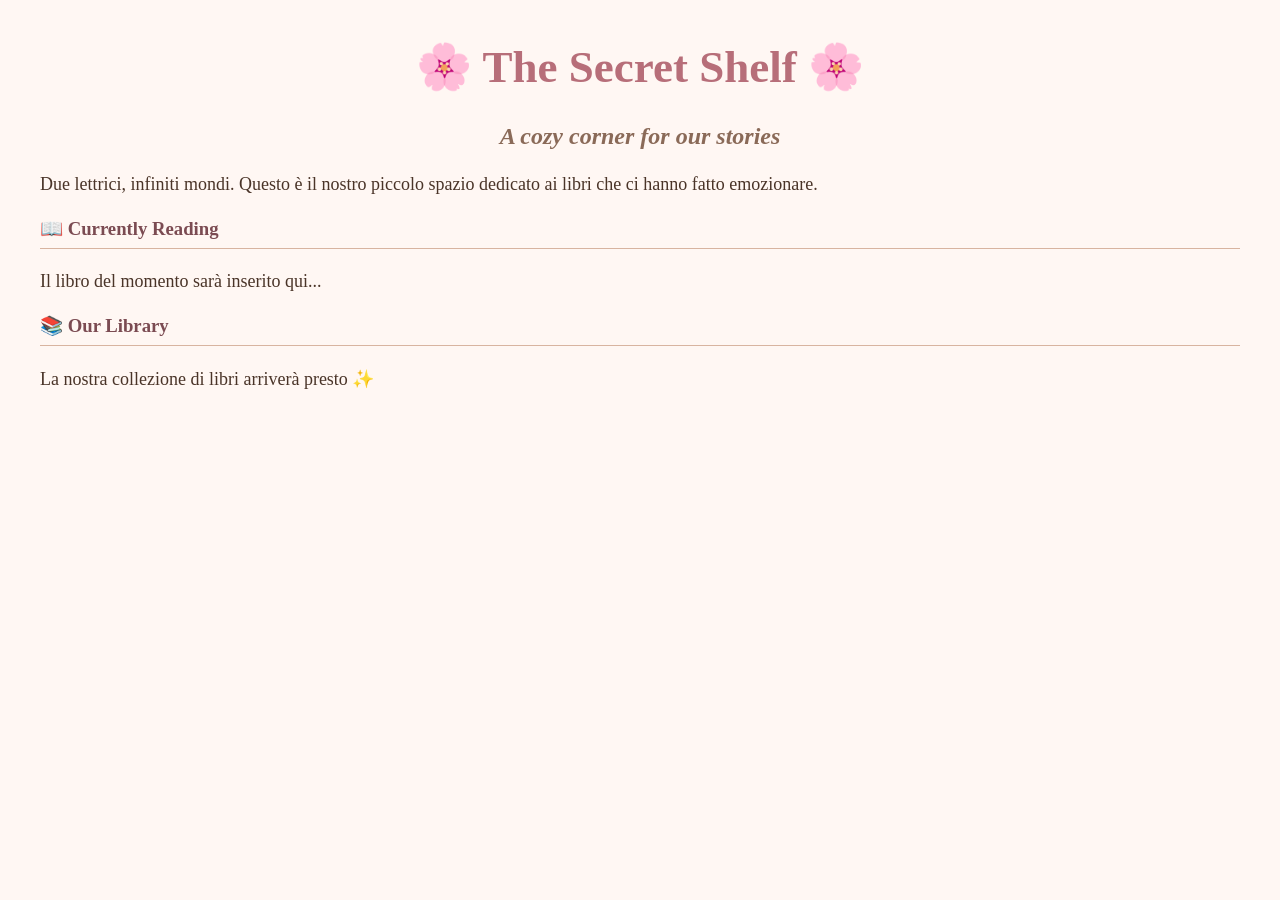
==== index.html @ 2f590b5c "Fix title formatting in index.html" ====
<!DOCTYPE html>
<html lang="it">

<head>
    <meta charset="UTF-8">
    <meta name="viewport" content="width=device-width, initial-scale=1.0">
    <title>The Secret Shelf 📚🌸</title> 
    <link rel="stylesheet" href="style.css">
</head>

<body>

    <h1>🌸 The Secret Shelf 🌸</h1>

    <h2>A cozy corner for our stories</h2>

    <p>
        Due lettrici, infiniti mondi.
        Questo è il nostro piccolo spazio dedicato ai libri che ci hanno fatto emozionare.
    </p>

    <h3>📖 Currently Reading</h3>

    <p>
        Il libro del momento sarà inserito qui...
    </p>

    <h3>📚 Our Library</h3>

    <p>
        La nostra collezione di libri arriverà presto ✨
    </p>

</body>

</html>
---- style.css ----
body {
    background-color: #fff7f3;
    color: #4a3428;
    font-family: Georgia, serif;
    margin: 40px;
}

h1 {
    color: #b76e79;
    text-align: center;
    font-size: 45px;
}

h2 {
    color: #8a6a58;
    text-align: center;
    font-style: italic;
}

h3 {
    color: #7b4b52;
    border-bottom: 1px solid #d8b4a0;
    padding-bottom: 8px;
}

p {
    font-size: 18px;
    line-height: 1.6;
}
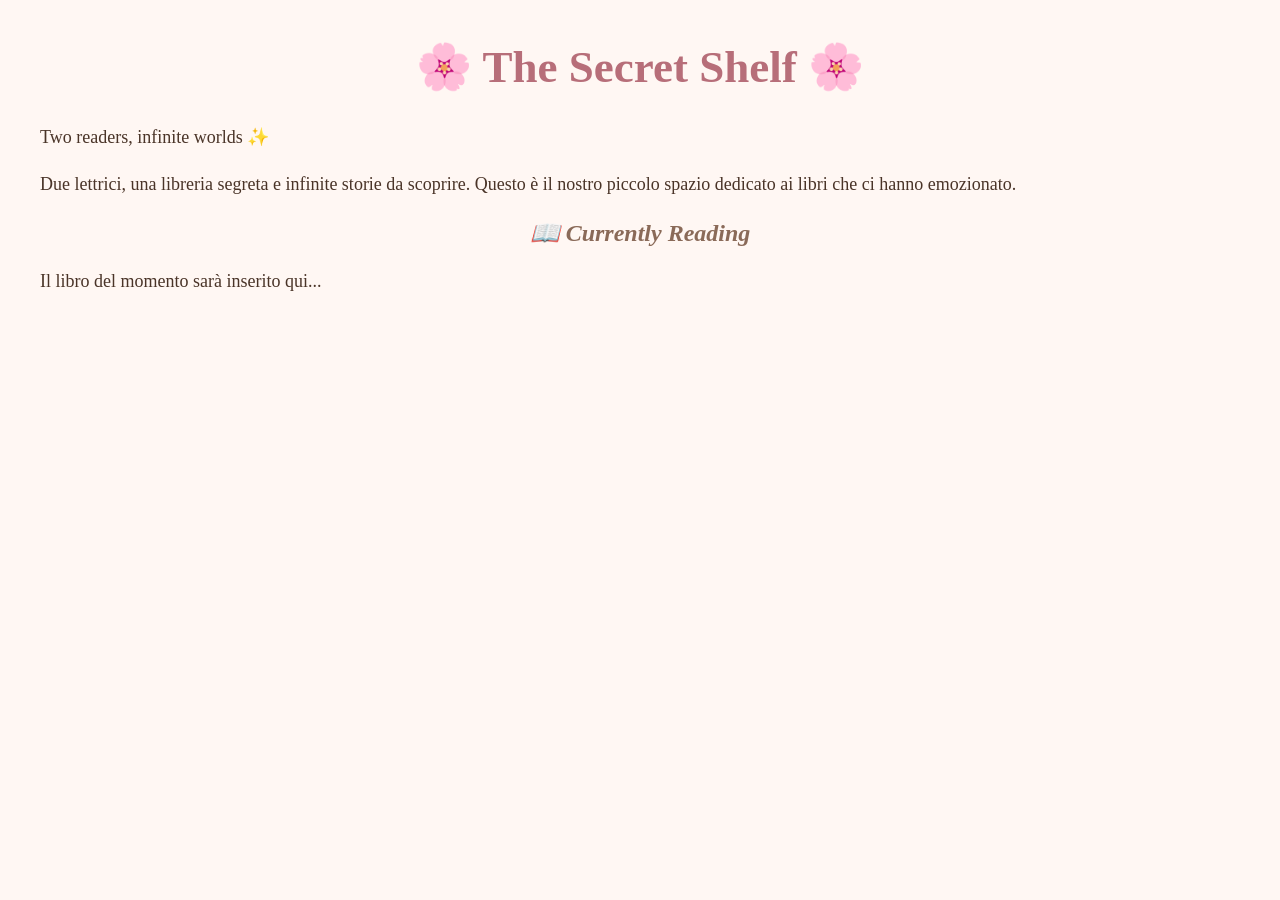
==== commit 0393f0cb: "Revise index.html structure and content Refactor HTML structure and update content for clarity." ====
--- a/index.html
+++ b/index.html
@@ -4,33 +4,37 @@
 <head>
     <meta charset="UTF-8">
     <meta name="viewport" content="width=device-width, initial-scale=1.0">
-    <title>The Secret Shelf 📚🌸</title> 
+    <title>The Secret Shelf</title>
     <link rel="stylesheet" href="style.css">
 </head>
 
 <body>
 
-    <h1>🌸 The Secret Shelf 🌸</h1>
+    <header>
+        <h1>🌸 The Secret Shelf 🌸</h1>
+        <p>Two readers, infinite worlds ✨</p>
+    </header>
 
-    <h2>A cozy corner for our stories</h2>
+    <main>
 
-    <p>
-        Due lettrici, infiniti mondi.
-        Questo è il nostro piccolo spazio dedicato ai libri che ci hanno fatto emozionare.
-    </p>
+        <section>
+            <p>
+                Due lettrici, una libreria segreta e infinite storie da scoprire.
+                Questo è il nostro piccolo spazio dedicato ai libri che ci hanno emozionato.
+            </p>
+        </section>
 
-    <h3>📖 Currently Reading</h3>
+        <section>
+            <h2>📖 Currently Reading</h2>
 
-    <p>
-        Il libro del momento sarà inserito qui...
-    </p>
+            <p>
+                Il libro del momento sarà inserito qui...
+            </p>
+        </section>
 
-    <h3>📚 Our Library</h3>
-
-    <p>
-        La nostra collezione di libri arriverà presto ✨
-    </p>
+    </main>
 
 </body>
 
 </html>
+
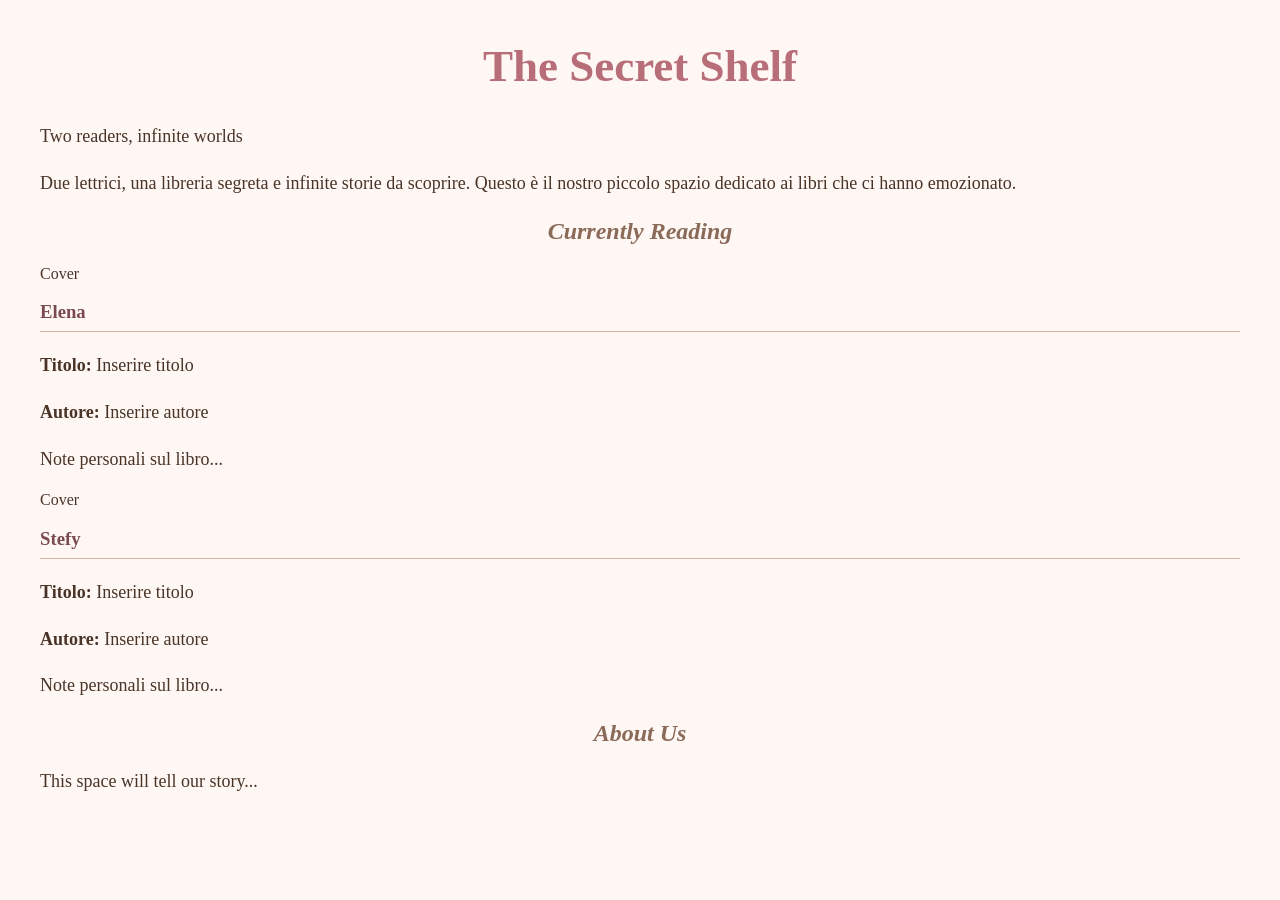
==== commit d2bb286c: "Refactor HTML structure and add classes" ====
--- a/index.html
+++ b/index.html
@@ -10,29 +10,80 @@
 
 <body>
 
-    <header>
-        <h1>🌸 The Secret Shelf 🌸</h1>
-        <p>Two readers, infinite worlds ✨</p>
+    <header class="hero">
+        <h1>The Secret Shelf</h1>
+        <p class="subtitle">Two readers, infinite worlds</p>
     </header>
+
 
     <main>
 
-        <section>
+        <section class="intro card">
             <p>
                 Due lettrici, una libreria segreta e infinite storie da scoprire.
                 Questo è il nostro piccolo spazio dedicato ai libri che ci hanno emozionato.
             </p>
         </section>
 
-        <section>
-            <h2>📖 Currently Reading</h2>
 
-            <p>
-                Il libro del momento sarà inserito qui...
-            </p>
+        <section class="currently-reading">
+            <h2>Currently Reading</h2>
+
+            <div class="reading-container">
+
+                <div class="book-card">
+
+                    <div class="cover-placeholder">
+                        Cover
+                    </div>
+
+                    <h3>Elena</h3>
+
+                    <p><strong>Titolo:</strong> Inserire titolo</p>
+                    <p><strong>Autore:</strong> Inserire autore</p>
+
+                    <p class="notes">
+                        Note personali sul libro...
+                    </p>
+
+                </div>
+
+
+                <div class="book-card">
+
+                    <div class="cover-placeholder">
+                        Cover
+                    </div>
+
+                    <h3>Stefy</h3>
+
+                    <p><strong>Titolo:</strong> Inserire titolo</p>
+                    <p><strong>Autore:</strong> Inserire autore</p>
+
+                    <p class="notes">
+                        Note personali sul libro...
+                    </p>
+
+                </div>
+
+            </div>
+
         </section>
 
+
+        <section class="about card">
+
+            <h2>About Us</h2>
+
+            <p class="empty-space">
+                This space will tell our story...
+            </p>
+
+        </section>
+
+
     </main>
+
 
 </body>
 
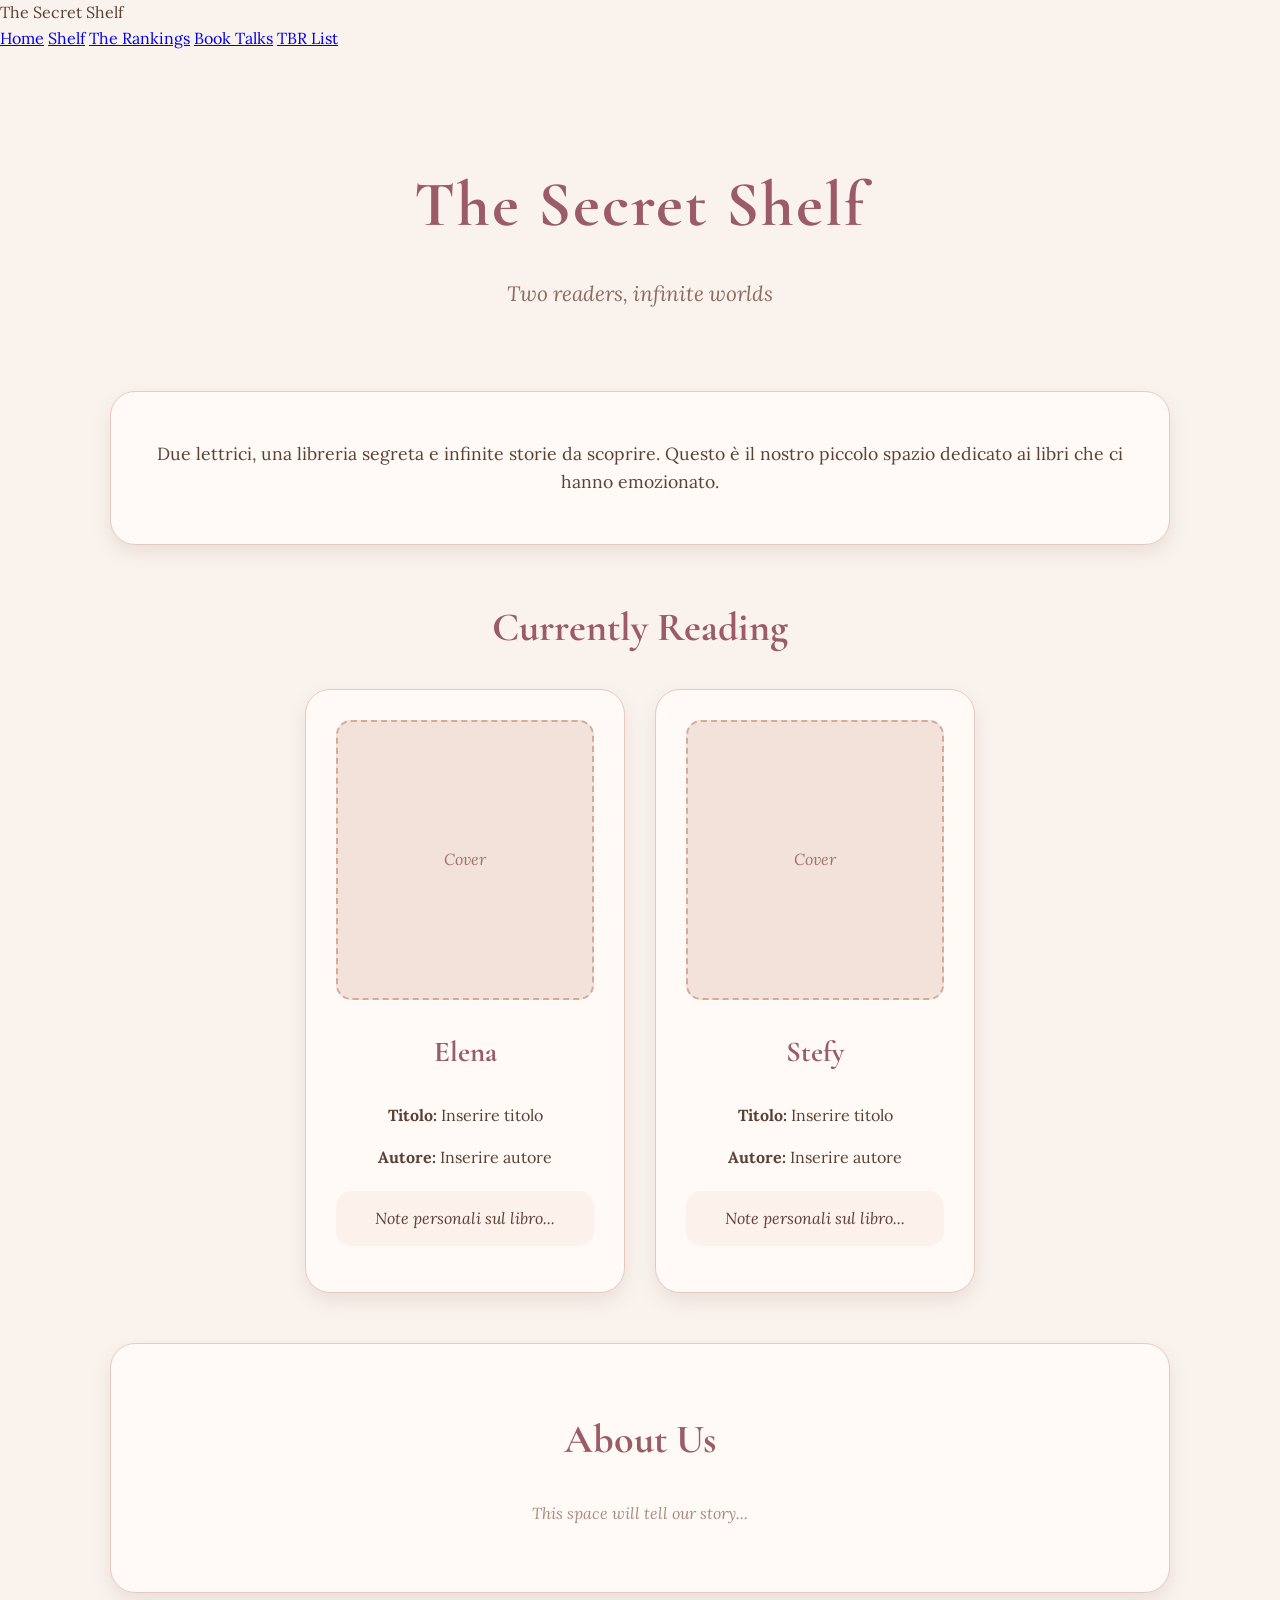
==== commit e52c281a: "Add navigation bar to index.html" ====
--- a/index.html
+++ b/index.html
@@ -9,6 +9,21 @@
 </head>
 
 <body>
+    <nav class="navbar">
+
+    <div class="logo">
+        The Secret Shelf
+    </div>
+
+    <div class="menu">
+        <a href="#">Home</a>
+        <a href="#">Shelf</a>
+        <a href="#">The Rankings</a>
+        <a href="#">Book Talks</a>
+        <a href="#">TBR List</a>
+    </div>
+
+</nav>
 
     <header class="hero">
         <h1>The Secret Shelf</h1>
--- a/style.css
+++ b/style.css
@@ -1,29 +1,171 @@
-body {
-    background-color: #fff7f3;
-    color: #4a3428;
-    font-family: Georgia, serif;
-    margin: 40px;
+/* THE SECRET SHELF - Main Style */
+
+@import url('https://fonts.googleapis.com/css2?family=Cormorant+Garamond:wght@500;600;700&family=Lora:wght@400;500&display=swap');
+
+
+* {
+    box-sizing: border-box;
 }
 
-h1 {
-    color: #b76e79;
-    text-align: center;
-    font-size: 45px;
+
+body {
+    margin: 0;
+    padding: 0;
+    background-color: #faf3ed;
+    color: #5b4038;
+    font-family: 'Lora', serif;
+    line-height: 1.6;
 }
 
+
+/* Titolo principale */
+
+.hero {
+    text-align: center;
+    padding: 60px 20px 40px;
+}
+
+
+.hero h1 {
+    font-family: 'Cormorant Garamond', serif;
+    font-size: 4rem;
+    color: #9b5c68;
+    margin-bottom: 10px;
+    letter-spacing: 2px;
+}
+
+
+.subtitle {
+    font-size: 1.3rem;
+    font-style: italic;
+    color: #8b6b62;
+}
+
+
+
+/* Contenitore generale */
+
+main {
+    max-width: 1100px;
+    margin: auto;
+    padding: 20px;
+}
+
+
+/* Card generali */
+
+.card,
+.book-card {
+    background-color: #fffaf6;
+    border: 1px solid #e6c9c1;
+    border-radius: 25px;
+    padding: 30px;
+    box-shadow: 0 8px 20px rgba(120, 80, 70, 0.12);
+}
+
+
+/* Introduzione */
+
+.intro {
+    text-align: center;
+    margin-bottom: 50px;
+    font-size: 1.1rem;
+}
+
+
+
+/* Titoli sezioni */
+
 h2 {
-    color: #8a6a58;
+    font-family: 'Cormorant Garamond', serif;
     text-align: center;
+    color: #9b5c68;
+    font-size: 2.5rem;
+    margin-bottom: 30px;
+}
+
+
+
+/* Currently Reading */
+
+.reading-container {
+    display: flex;
+    gap: 30px;
+    justify-content: center;
+    flex-wrap: wrap;
+}
+
+
+.book-card {
+    width: 320px;
+    text-align: center;
+}
+
+
+.book-card h3 {
+    font-family: 'Cormorant Garamond', serif;
+    color: #9b5c68;
+    font-size: 1.8rem;
+}
+
+
+/* Spazio copertina */
+
+.cover-placeholder {
+    height: 280px;
+    background-color: #f3e2da;
+    border: 2px dashed #d5a9a0;
+    border-radius: 15px;
+
+    display: flex;
+    align-items: center;
+    justify-content: center;
+
+    color: #9b756c;
+    font-style: italic;
+
+    margin-bottom: 20px;
+}
+
+
+/* Note libro */
+
+.notes {
+    margin-top: 20px;
+    padding: 15px;
+    background-color: #fdf1eb;
+    border-radius: 15px;
     font-style: italic;
 }
 
-h3 {
-    color: #7b4b52;
-    border-bottom: 1px solid #d8b4a0;
-    padding-bottom: 8px;
+
+
+/* About Us */
+
+.about {
+    margin-top: 50px;
+    min-height: 250px;
+    text-align: center;
 }
 
-p {
-    font-size: 18px;
-    line-height: 1.6;
+
+.empty-space {
+    color: #a88b82;
+    font-style: italic;
 }
+
+
+
+/* Mobile */
+
+@media (max-width: 700px) {
+
+    .hero h1 {
+        font-size: 3rem;
+    }
+
+    .book-card {
+        width: 100%;
+    }
+
+}
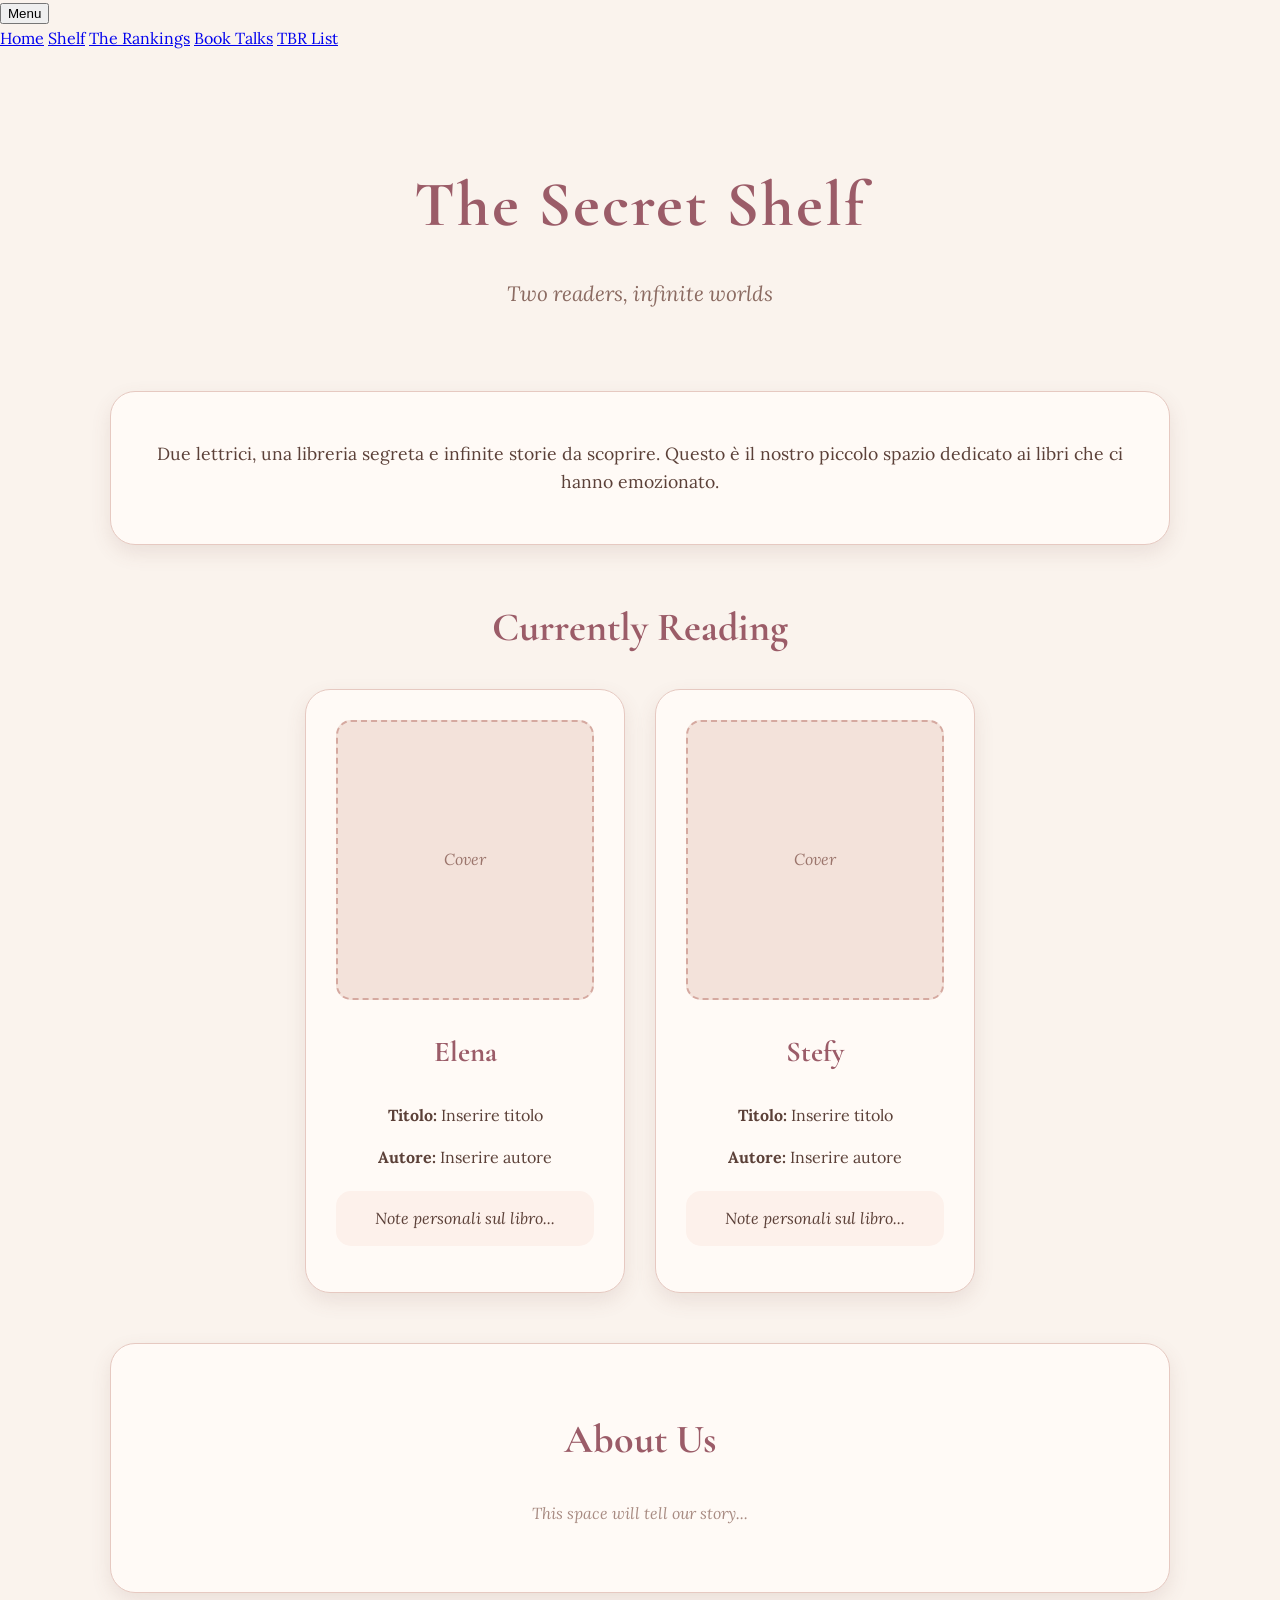
==== commit 0d3b8039: "Update index.html" ====
--- a/index.html
+++ b/index.html
@@ -9,13 +9,13 @@
 </head>
 
 <body>
-    <nav class="navbar">
+    <nav class="dropdown-menu">
 
-    <div class="logo">
-        The Secret Shelf
-    </div>
+    <button class="menu-button">
+        Menu
+    </button>
 
-    <div class="menu">
+    <div class="dropdown-content">
         <a href="#">Home</a>
         <a href="#">Shelf</a>
         <a href="#">The Rankings</a>
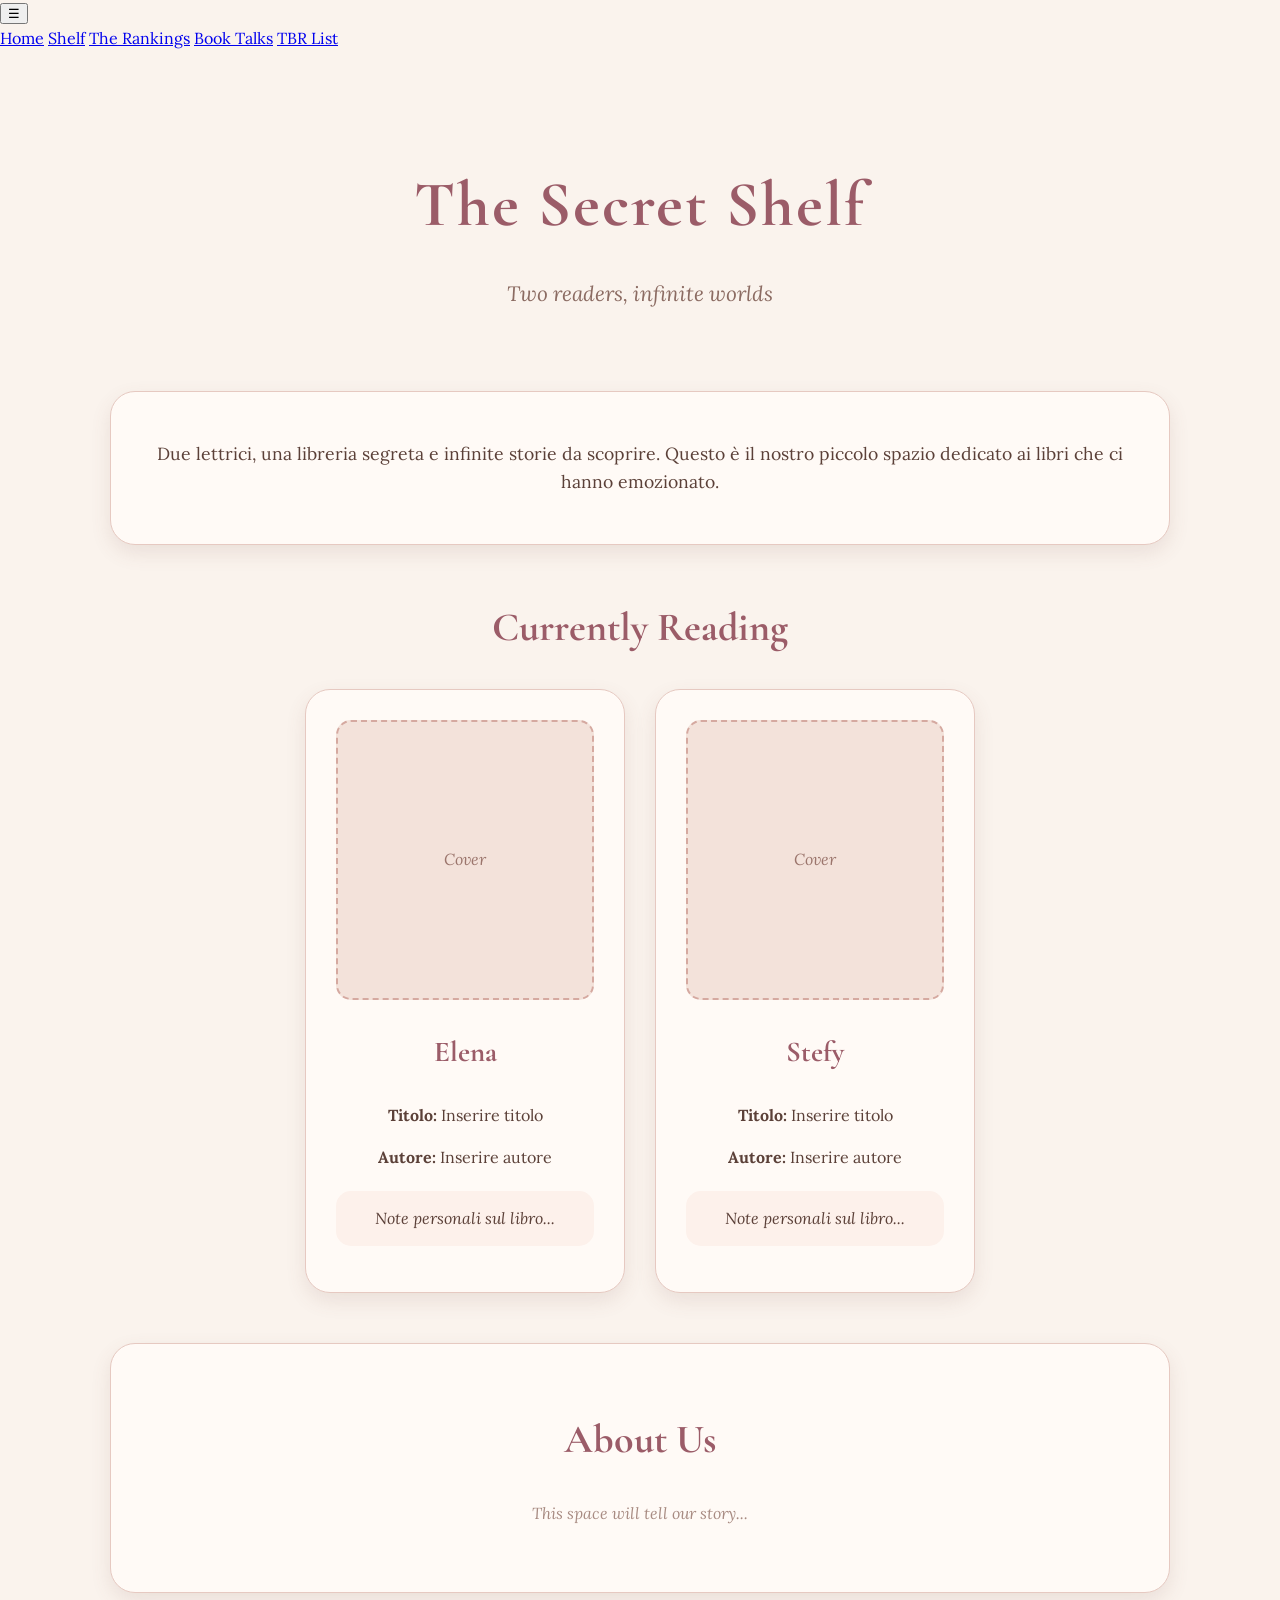
==== commit 6cd6d572: "Update menu button text to hamburger icon" ====
--- a/index.html
+++ b/index.html
@@ -11,9 +11,9 @@
 <body>
     <nav class="dropdown-menu">
 
-    <button class="menu-button">
-        Menu
-    </button>
+   <button class="menu-button">
+    ☰
+</button>
 
     <div class="dropdown-content">
         <a href="#">Home</a>
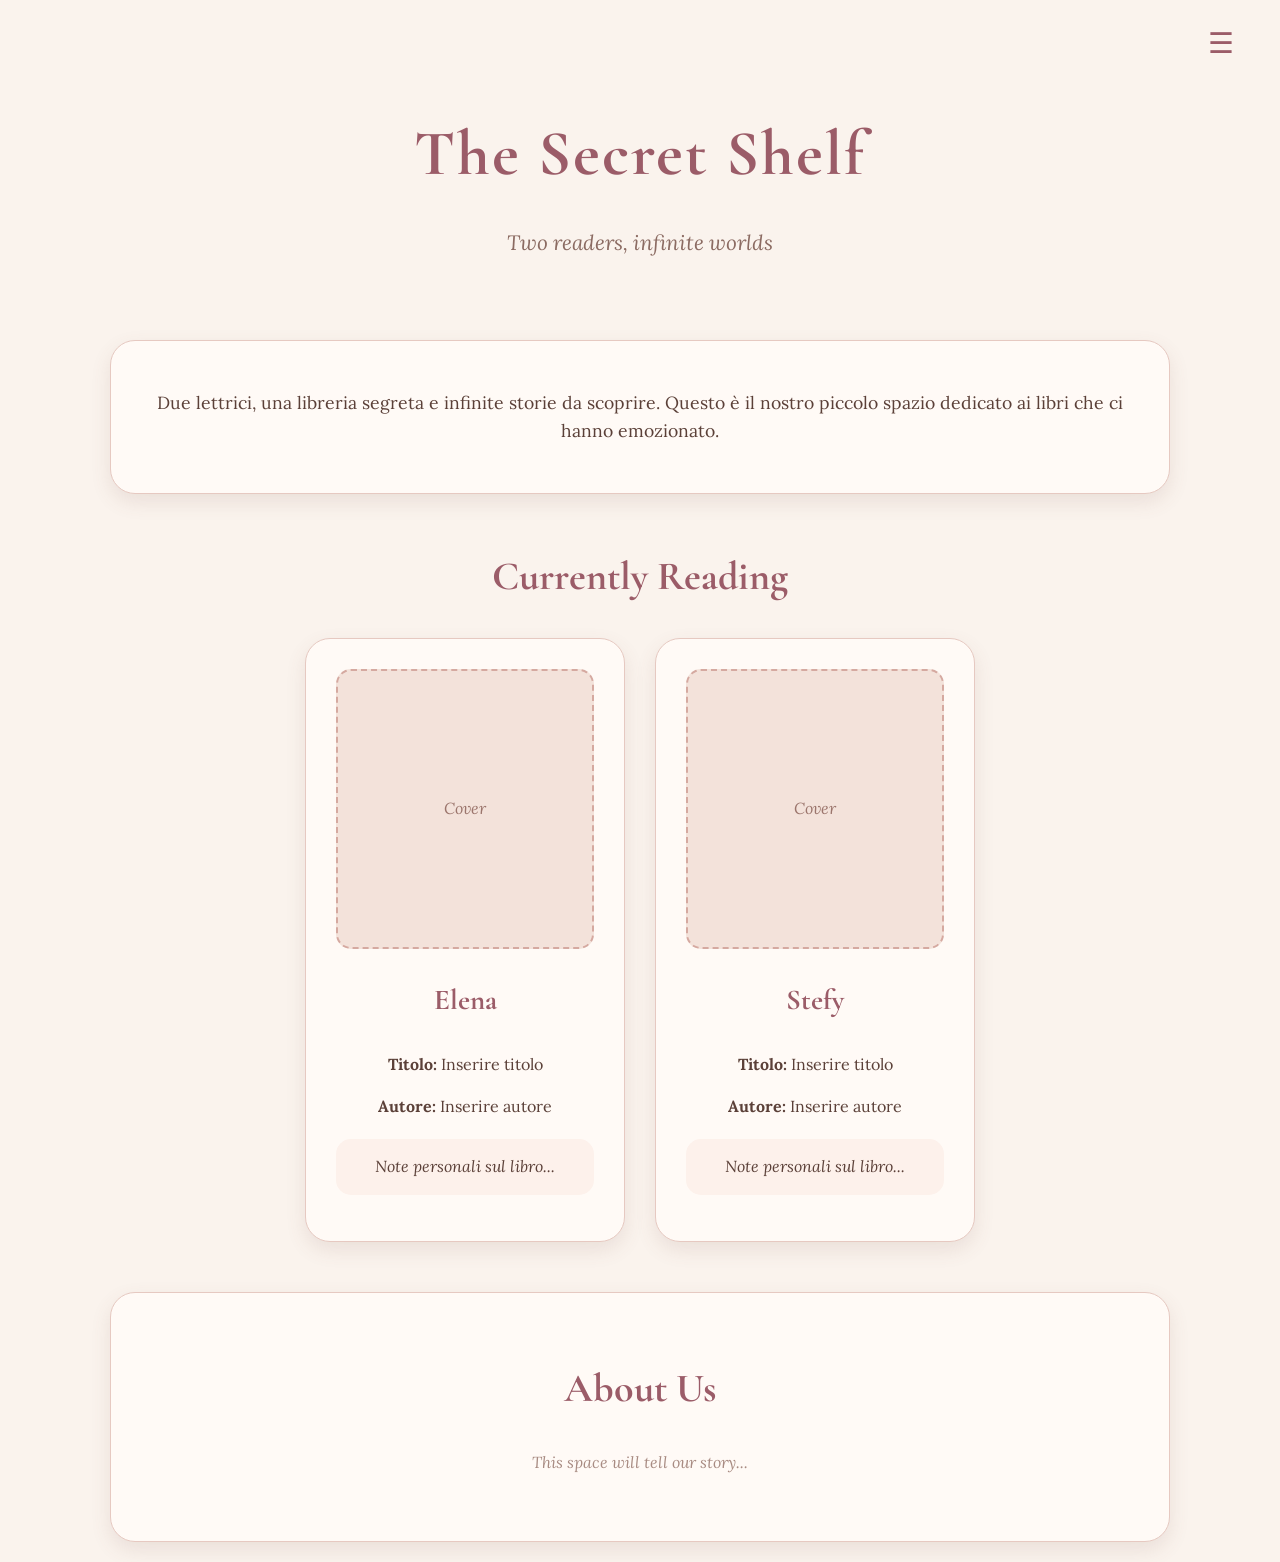
==== commit 18aad90f: "Update Shelf link to point to shelf.html" ====
--- a/index.html
+++ b/index.html
@@ -17,7 +17,7 @@
 
     <div class="dropdown-content">
         <a href="#">Home</a>
-        <a href="#">Shelf</a>
+        <a href="shelf.html">Shelf</a>
         <a href="#">The Rankings</a>
         <a href="#">Book Talks</a>
         <a href="#">TBR List</a>
--- a/style.css
+++ b/style.css
@@ -169,3 +169,111 @@
     }
 
 }
+
+/* Dropdown Menu */
+
+.dropdown-menu {
+    position: absolute;
+    top: 25px;
+    right: 40px;
+    z-index: 10;
+}
+
+
+.menu-button {
+    background: none;
+    border: none;
+
+    font-size: 1.8rem;
+
+    color: #9b5c68;
+    cursor: pointer;
+
+    transition: 0.3s;
+}
+
+
+.menu-button:hover {
+    color: #c47b86;
+    transform: scale(1.1);
+}
+
+
+.dropdown-content {
+    display: none;
+    position: absolute;
+
+    right: 0;
+    top: 35px;
+
+    background-color: #fffaf6;
+
+    border: 1px solid #e6c9c1;
+    border-radius: 15px;
+
+    padding: 15px;
+
+    width: 180px;
+
+    box-shadow: 0 8px 20px rgba(120, 80, 70, 0.12);
+}
+
+
+.dropdown-content a {
+    display: block;
+
+    text-decoration: none;
+
+    font-family: 'Lora', serif;
+    color: #6d5048;
+
+    padding: 8px;
+
+    transition: 0.3s;
+}
+
+
+.dropdown-content a:hover {
+    color: #9b5c68;
+    padding-left: 15px;
+}
+
+
+.dropdown-menu:hover .dropdown-content {
+    display: block;
+}
+
+/* Add book button */
+
+.add-section {
+    text-align: center;
+    margin-bottom: 40px;
+}
+
+
+.add-button {
+
+    background-color: #9b5c68;
+    color: white;
+
+    border: none;
+    border-radius: 25px;
+
+    padding: 12px 30px;
+
+    font-family: 'Lora', serif;
+    font-size: 1rem;
+
+    cursor: pointer;
+
+    transition: 0.3s;
+}
+
+
+.add-button:hover {
+
+    background-color: #c47b86;
+
+    transform: translateY(-3px);
+
+}
